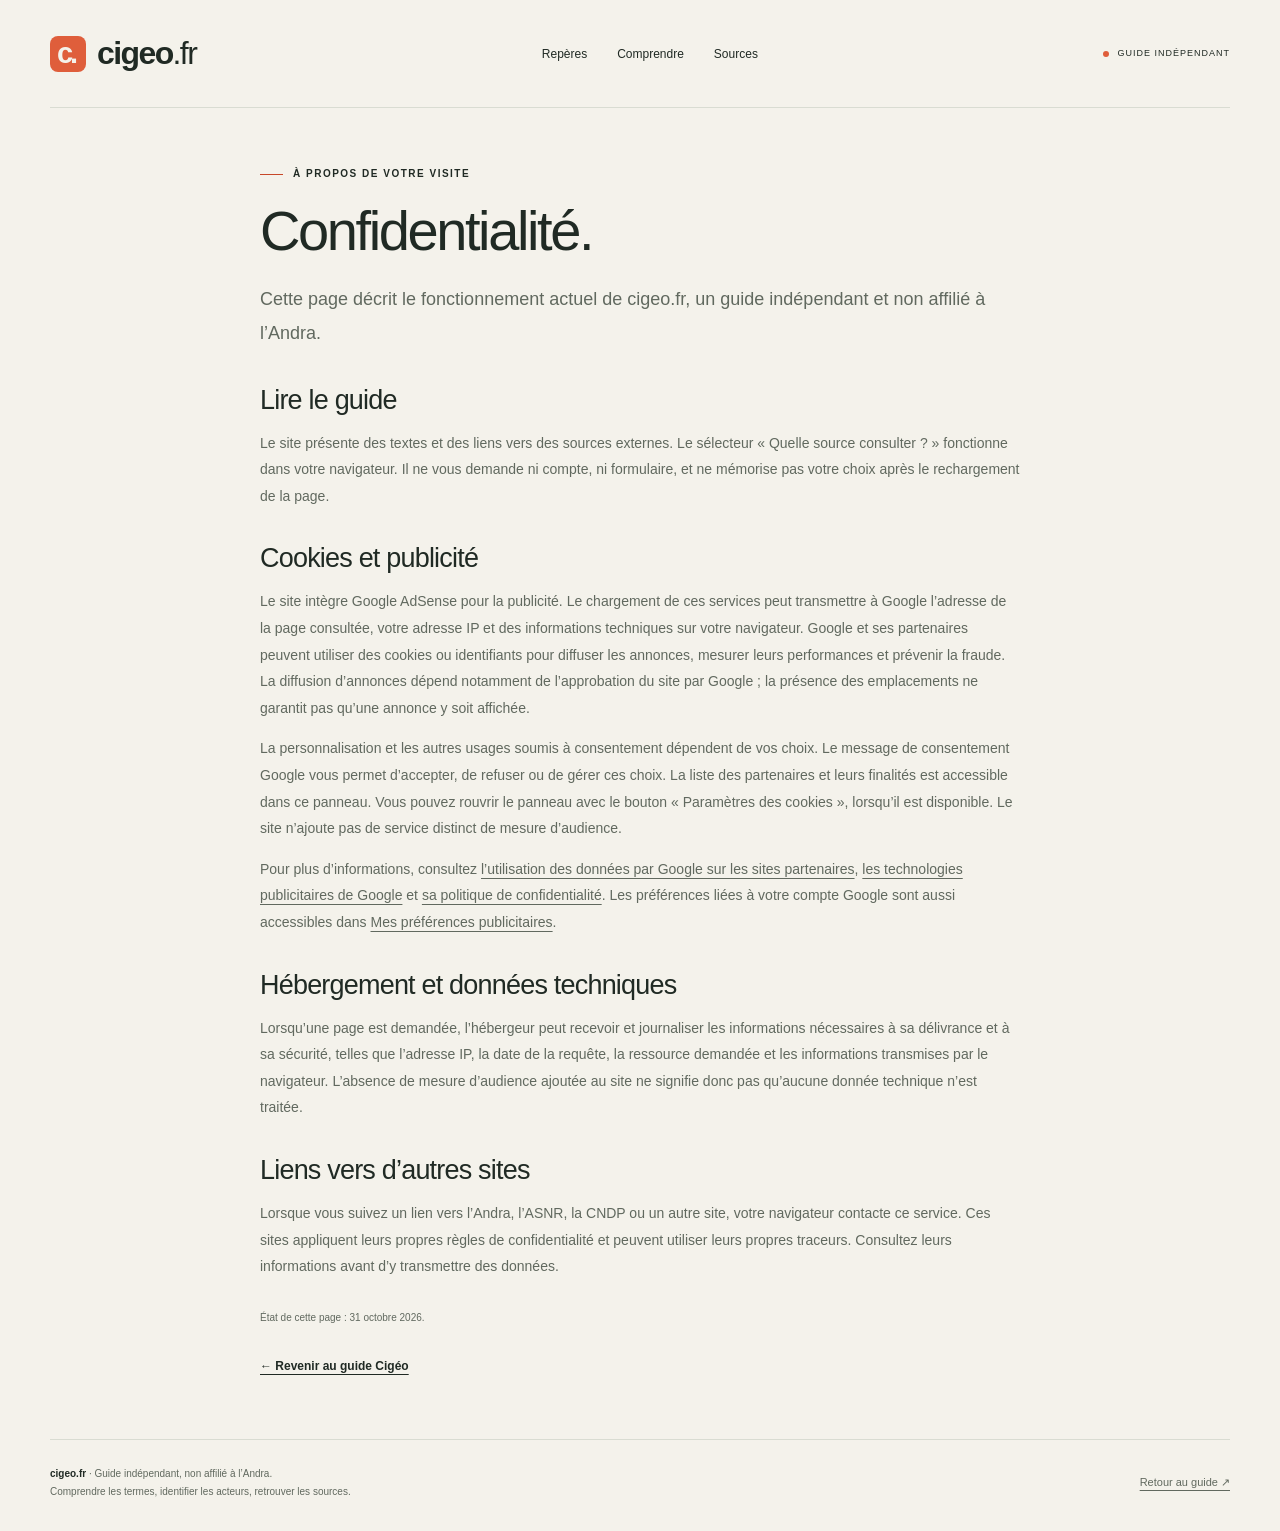
==== confidentialite.html @ 40466bea "Publish independent Cigeo guide" ====
<!doctype html>
<html lang="fr">
<head>
  <meta charset="utf-8">
  <meta name="viewport" content="width=device-width, initial-scale=1">
  <meta name="description" content="Confidentialité sur cigeo.fr : fonctionnement du guide indépendant, liens externes et état de la publicité.">
  <meta name="robots" content="index, follow">
  <meta name="referrer" content="strict-origin-when-cross-origin">
  <meta name="theme-color" content="#f4f2eb">
  <title>Confidentialité — cigeo.fr</title>
  <link rel="icon" href="./favicon.svg" type="image/svg+xml">
  <link rel="stylesheet" href="./styles.css">
</head>
<body>
  <a class="skip-link" href="#contenu">Aller au contenu</a>
  <header class="masthead shell">
    <a class="brand" href="./" aria-label="cigeo.fr, accueil"><span class="brand-mark" aria-hidden="true">c.</span>cigeo<span class="brand-extension">.fr</span></a>
    <nav aria-label="Navigation principale"><a href="./#reperes">Repères</a><a href="./#comprendre">Comprendre</a><a href="./#sources">Sources</a></nav>
    <span class="site-label"><span class="status-dot" aria-hidden="true"></span> Guide indépendant</span>
  </header>
  <main class="privacy-main shell" id="contenu">
    <span class="eyebrow"><span class="short-line" aria-hidden="true"></span> À PROPOS DE VOTRE VISITE</span>
    <h1>Confidentialité.</h1>
    <p class="lead">Cette page décrit le fonctionnement actuel de cigeo.fr, un guide indépendant et non affilié à l’Andra.</p>
    <h2>Lire le guide</h2>
    <p>Le site présente des textes et des liens vers des sources externes. Le sélecteur « Quelle source consulter ? » fonctionne dans votre navigateur. Il ne vous demande ni compte, ni formulaire, et ne mémorise pas votre choix après le rechargement de la page.</p>
    <h2>Cookies et publicité</h2>
    <p>Le site intègre Google AdSense pour la publicité. Le chargement de ces services peut transmettre à Google l’adresse de la page consultée, votre adresse IP et des informations techniques sur votre navigateur. Google et ses partenaires peuvent utiliser des cookies ou identifiants pour diffuser les annonces, mesurer leurs performances et prévenir la fraude. La diffusion d’annonces dépend notamment de l’approbation du site par Google ; la présence des emplacements ne garantit pas qu’une annonce y soit affichée.</p>
    <p>La personnalisation et les autres usages soumis à consentement dépendent de vos choix. Le message de consentement Google vous permet d’accepter, de refuser ou de gérer ces choix. La liste des partenaires et leurs finalités est accessible dans ce panneau. Vous pouvez rouvrir le panneau avec le bouton « Paramètres des cookies », lorsqu’il est disponible. Le site n’ajoute pas de service distinct de mesure d’audience.</p>
    <button class="privacy-settings" type="button" data-privacy-settings hidden>Paramètres des cookies</button>
    <p>Pour plus d’informations, consultez <a href="https://policies.google.com/technologies/partner-sites?hl=fr">l’utilisation des données par Google sur les sites partenaires</a>, <a href="https://policies.google.com/technologies/ads?hl=fr">les technologies publicitaires de Google</a> et <a href="https://policies.google.com/privacy?hl=fr">sa politique de confidentialité</a>. Les préférences liées à votre compte Google sont aussi accessibles dans <a href="https://myadcenter.google.com/">Mes préférences publicitaires</a>.</p>
    <h2>Hébergement et données techniques</h2>
    <p>Lorsqu’une page est demandée, l’hébergeur peut recevoir et journaliser les informations nécessaires à sa délivrance et à sa sécurité, telles que l’adresse IP, la date de la requête, la ressource demandée et les informations transmises par le navigateur. L’absence de mesure d’audience ajoutée au site ne signifie donc pas qu’aucune donnée technique n’est traitée.</p>
    <h2>Liens vers d’autres sites</h2>
    <p>Lorsque vous suivez un lien vers l’Andra, l’ASNR, la CNDP ou un autre site, votre navigateur contacte ce service. Ces sites appliquent leurs propres règles de confidentialité et peuvent utiliser leurs propres traceurs. Consultez leurs informations avant d’y transmettre des données.</p>
    <p class="privacy-date">État de cette page : 31 octobre 2026.</p>
    <a class="back-link" href="./">← Revenir au guide Cigéo</a>
  </main>
  <footer class="footer shell"><p><strong>cigeo.fr</strong> · Guide indépendant, non affilié à l’Andra.<br>Comprendre les termes, identifier les acteurs, retrouver les sources.</p><a href="./">Retour au guide ↗</a></footer>
  <script type="module" src="./ads.js"></script>
</body>
</html>
---- styles.css ----
@charset "UTF-8";
:root{color-scheme:light;--paper:#f4f2eb;--ink:#202a24;--muted:#61695f;--green:#203d31;--accent:#c74829;--line:#d9dcd2;--soft:#e8e9df;font-family:Arial,Helvetica,sans-serif;font-synthesis:none}
*{box-sizing:border-box}html{scroll-behavior:smooth;scroll-padding-top:28px}body{margin:0;background:var(--paper);color:var(--ink)}[hidden]{display:none!important}button,a{-webkit-tap-highlight-color:transparent}button{font:inherit;cursor:pointer}a{color:inherit;text-underline-offset:4px}button:focus-visible,a:focus-visible,summary:focus-visible,[tabindex]:focus-visible{outline:3px solid var(--accent);outline-offset:5px}.shell{width:min(1180px,calc(100% - 80px));margin-inline:auto}.skip-link{position:absolute;top:10px;left:20px;padding:12px 20px;background:var(--green);color:#fff;z-index:10;transform:translateY(-150%)}.skip-link:focus{transform:translateY(0)}
.masthead{min-height:108px;display:flex;align-items:center;justify-content:space-between;gap:28px;border-bottom:1px solid var(--line)}.brand{font-size:32px;font-weight:800;letter-spacing:-1.6px;text-decoration:none;display:flex;align-items:center;flex-shrink:0}.brand-mark{display:inline-flex;align-items:center;justify-content:center;width:36px;height:36px;margin-right:11px;background:#df5e3b;color:var(--paper);font-size:29px;border-radius:8px;letter-spacing:-3px;padding-right:4px}.brand-extension{font-weight:400}.masthead nav{display:flex;gap:30px;font-size:12px}.masthead nav a{text-decoration:none;padding:10px 0}.masthead nav a:hover{text-decoration:underline}.site-label{font-size:9px;letter-spacing:1px;text-transform:uppercase;display:flex;align-items:center;gap:8px;line-height:1.5}.status-dot{width:6px;height:6px;flex:0 0 6px;background:#df5e3b;border-radius:50%}
.hero{display:grid;grid-template-columns:1.45fr 1fr;gap:62px;padding-block:62px 58px;align-items:center}.eyebrow{font-size:10px;font-weight:700;letter-spacing:1.5px;display:flex;align-items:center;gap:10px;line-height:1.6}.short-line{width:23px;height:1px;background:var(--accent)}h1{font-size:clamp(44px,5.2vw,68px);font-weight:500;line-height:1.04;letter-spacing:-3.1px;margin:24px 0}h1 em{color:var(--accent);font-style:normal}.hero-intro{font-size:16px;line-height:1.75;color:var(--muted);max-width:49ch;margin:0 0 26px}.primary-link{display:inline-flex;align-items:center;gap:30px;background:var(--green);color:#fff;padding:17px 20px;text-decoration:none;border-radius:3px;font-size:12px;font-weight:700;line-height:1.5;transition:background .2s}.primary-link:hover{background:#2e5341}.primary-link span{font-size:21px;line-height:1}.independence{font-size:10px;line-height:1.7;color:var(--muted);margin:14px 0 0}.geology{margin:0;padding:25px 23px 19px;background:#e9e6db;border:1px solid #dddccf;border-radius:5px;overflow:hidden}.diagram-heading{font-size:9px;letter-spacing:1.6px;font-weight:700}.geology svg{display:block;width:calc(100% + 46px);height:auto;margin:19px -23px 0}.geology figcaption{font-size:9px;color:var(--muted);line-height:1.5;margin:12px 0 17px}.diagram-bottom{display:flex;justify-content:space-between;gap:12px;font-size:9px;border-top:1px solid #d0d2c4;padding-top:14px;line-height:1.5}.diagram-bottom span:last-child{font-weight:700}
.quick-facts{display:grid;grid-template-columns:repeat(3,1fr);background:var(--green);color:var(--paper);padding:27px 32px;border-radius:4px}.quick-facts>div{padding-inline:30px;border-left:1px solid #4d6557}.quick-facts>div:first-child{padding-left:0;border:0}.fact-index{font-size:9px;letter-spacing:1.3px;color:#c7d0bc}.quick-facts p{font-size:15px;line-height:1.65;margin:13px 0 0}.quick-facts strong{font-weight:500;color:#e0e9c4}
.editorial{padding-block:66px 50px}.section-heading{margin-bottom:28px}.section-heading .eyebrow{color:var(--accent)}h2{font-size:38px;font-weight:500;line-height:1.15;letter-spacing:-1.6px;margin:13px 0 0}h3{font-size:22px;font-weight:500;line-height:1.3;letter-spacing:-.5px;margin:29px 0 14px}p{line-height:1.8}.editorial-grid{display:grid;grid-template-columns:1.75fr 1fr;gap:70px;align-items:start}.article-main p{font-size:14px;color:var(--muted);margin:0 0 18px}.article-main .lead{font-size:18px;line-height:1.7;color:var(--ink);letter-spacing:-.1px}.inline-source{font-size:11px;line-height:1.8;color:var(--ink);white-space:normal}.reading-note{background:#e8e8dd;padding:25px 27px 28px;border-radius:4px;border-top:3px solid #cf6748}.note-symbol{font-size:43px;line-height:1;color:var(--accent)}.reading-note h3{margin:19px 0 15px;font-size:24px}.reading-note p{font-size:12px;color:var(--muted);line-height:1.9;margin:0 0 16px}.text-link{font-size:12px;font-weight:700;line-height:1.8;display:inline-block}.text-link span{display:block;color:var(--muted);font-size:10px;font-weight:400;margin-top:3px}
.ad-placeholder{min-height:94px;border:1px dashed #cdd1c5;background:#eeeee6;display:flex;flex-direction:column;justify-content:center;align-items:center;text-align:center;padding:17px;border-radius:3px;color:#6a7166}.ad-placeholder>span{font-size:8px;letter-spacing:1.5px;text-transform:uppercase}.ad-placeholder p{font-size:10px;margin:8px 0 0;line-height:1.5}
.source-section{padding-block:65px 60px}.section-intro{font-size:14px;line-height:1.8;color:var(--muted);max-width:74ch;margin:-7px 0 26px}.source-tabs{display:grid;grid-template-columns:repeat(3,1fr);gap:12px;margin-bottom:16px}.source-tabs button{border:1px solid var(--line);background:transparent;text-align:left;padding:18px 20px;border-radius:3px;font-size:12px;line-height:1.6;color:var(--ink)}.source-tabs button span{display:block;font-size:9px;margin-top:5px;letter-spacing:1.1px;text-transform:uppercase;color:var(--muted)}.source-tabs button[aria-selected="true"]{background:var(--green);border-color:var(--green);color:#fff}.source-tabs button[aria-selected="true"] span{color:#d6e0c4}.source-panels{display:grid;gap:12px}.source-panel{display:grid;grid-template-columns:70px 1fr;gap:22px;background:#e9e9df;border:1px solid #dfe1d6;padding:30px;border-radius:4px}.source-number{font-size:54px;font-weight:400;letter-spacing:-3px;color:#bac4af;line-height:1.1}.source-panel h3{font-size:27px;margin:11px 0 12px;letter-spacing:-.8px}.source-panel p{font-size:14px;line-height:1.8;color:var(--muted);max-width:80ch;margin:0 0 17px}.source-panel .eyebrow{font-size:9px;color:#46604c}
.reader-guide{display:grid;grid-template-columns:1fr 1.25fr;gap:65px;padding:36px 0;border-top:1px solid var(--line);border-bottom:1px solid var(--line);align-items:center}.reader-guide .eyebrow{color:var(--accent)}.reader-guide h2{font-size:31px;letter-spacing:-1px;line-height:1.25}.reader-guide ol{margin:0;padding-left:22px;color:var(--muted);font-size:13px;line-height:1.8}.reader-guide li{padding-left:9px;margin-bottom:11px}.reader-guide li:last-child{margin:0}.reader-guide li::marker{color:var(--accent);font-weight:700}.reader-guide strong{color:var(--ink);font-weight:700}
.faq{padding-block:60px 45px}.faq details{border-top:1px solid var(--line);padding-block:20px}.faq details:last-child{border-bottom:1px solid var(--line)}.faq summary{list-style:none;cursor:pointer;font-size:15px;font-weight:500;line-height:1.6;display:flex;justify-content:space-between;gap:20px}.faq summary::-webkit-details-marker{display:none}.faq summary::after{content:"+";font-size:22px;font-weight:400;color:var(--accent);line-height:1;flex:0 0 auto}.faq details[open] summary::after{content:"−"}.faq details p{font-size:14px;color:var(--muted);line-height:1.9;max-width:85ch;margin:15px 35px 0 0}.editorial-date{display:flex;align-items:center;gap:9px;font-size:10px;line-height:1.8;color:var(--muted);padding-block:25px 30px}.footer{display:flex;align-items:center;justify-content:space-between;gap:30px;padding-block:25px 30px;border-top:1px solid var(--line);font-size:10px;line-height:1.8;color:var(--muted)}.footer p{margin:0}.footer strong{color:var(--ink)}.footer>a{font-size:11px;white-space:nowrap}
.privacy-main{max-width:760px;padding-block:58px 65px}.privacy-main h1{font-size:56px;letter-spacing:-2.4px;margin-block:20px 22px}.privacy-main .lead{font-size:18px;color:var(--muted)}.privacy-main h2{font-size:27px;letter-spacing:-.8px;margin-top:34px}.privacy-main p{font-size:14px;line-height:1.9;color:var(--muted)}.privacy-date{font-size:10px!important;margin-top:28px}.back-link{display:inline-block;margin-top:22px;font-size:12px;font-weight:700}
@media(max-width:1000px){.shell{width:calc(100% - 48px)}.hero{gap:32px;grid-template-columns:1.25fr 1fr}h1{font-size:53px;letter-spacing:-2.6px}.masthead nav{gap:22px}.site-label{font-size:8px;max-width:110px}.editorial-grid{gap:35px;grid-template-columns:1.55fr 1fr}.quick-facts>div{padding-inline:20px}.quick-facts p{font-size:14px}.reader-guide{gap:35px}.geology{padding-inline:18px}.geology svg{width:calc(100% + 36px);margin-inline:-18px}.diagram-bottom{font-size:8px}}
@media(max-width:700px){.shell{width:calc(100% - 36px)}.masthead{min-height:88px;flex-wrap:wrap;gap:0 22px;padding-block:20px 0}.brand{font-size:29px}.brand-mark{width:32px;height:32px;font-size:26px;margin-right:9px}.site-label{max-width:none;margin-left:auto;font-size:8px}.masthead nav{order:3;width:100%;gap:28px;margin-top:11px;font-size:11px}.masthead nav a{padding-block:10px 13px}.hero{grid-template-columns:1fr;gap:29px;padding-block:36px}.hero h1{font-size:clamp(43px,8.1vw,58px);letter-spacing:-2.3px;line-height:1.05;margin-block:21px}.hero h1 br{display:none}.hero-intro{font-size:15px;line-height:1.8;margin-bottom:23px;max-width:48ch}.eyebrow{font-size:9px;letter-spacing:1.2px}.primary-link{font-size:11px;padding:16px 17px;gap:23px}.independence{font-size:9px}.geology{padding:21px 23px 18px}.geology svg{width:calc(100% + 46px);margin:13px -23px 0;max-height:285px}.geology figcaption{margin-block:11px 14px}.diagram-bottom{font-size:9px}.quick-facts{padding:21px;grid-template-columns:1fr;gap:19px}.quick-facts>div{padding:0!important;border:0;border-top:1px solid #4d6557;display:grid;grid-template-columns:1fr 1.5fr;gap:10px;align-items:baseline}.quick-facts>div+div{padding-top:17px!important}.fact-index{font-size:8px;letter-spacing:1px}.quick-facts p{margin:0;font-size:13px}.editorial{padding-block:43px 35px}h2{font-size:32px;letter-spacing:-1.2px}.section-heading{margin-bottom:23px}.editorial-grid{grid-template-columns:1fr;gap:14px}.article-main .lead{font-size:17px}.article-main p{font-size:14px}.article-main h3{font-size:23px;margin-top:28px}.reading-note{padding:24px}.reading-note h3{font-size:25px;max-width:21ch}.reading-note p{font-size:13px}.ad-placeholder{min-height:84px}.source-section{padding-block:43px 39px}.section-intro{font-size:13px;line-height:1.85}.source-tabs{gap:7px}.source-tabs button{padding:12px 9px;font-size:10px;line-height:1.6}.source-tabs button span{font-size:8px;letter-spacing:.7px}.source-panel{padding:23px 20px;gap:15px;grid-template-columns:36px 1fr}.source-number{font-size:36px;letter-spacing:-2px}.source-panel .eyebrow{font-size:8px;letter-spacing:1px}.source-panel h3{font-size:24px}.source-panel p{font-size:13px;line-height:1.85}.text-link{font-size:11px}.reader-guide{grid-template-columns:1fr;gap:25px;padding-block:30px}.reader-guide h2{font-size:29px}.reader-guide ol{font-size:13px;line-height:1.8}.faq{padding-block:42px 32px}.faq summary{font-size:14px;line-height:1.7}.faq details p{font-size:13px;margin-right:10px}.editorial-date{font-size:9px;align-items:flex-start;padding-block:22px}.editorial-date .status-dot{margin-top:5px}.footer{align-items:flex-start;flex-direction:column;gap:14px;font-size:9px;padding-block:23px}.footer>a{font-size:10px}.privacy-main{padding-block:37px 45px}.privacy-main h1{font-size:45px;letter-spacing:-1.8px;overflow-wrap:anywhere}.privacy-main h2{font-size:25px}.privacy-main .lead{font-size:17px}.privacy-main p{font-size:13px}}
@media(max-width:370px){.site-label{font-size:7px;gap:5px}.brand{font-size:26px}.brand-mark{width:29px;height:29px}.source-tabs button{font-size:9px;padding-inline:7px}.source-panel{grid-template-columns:1fr;gap:8px}.source-number{font-size:25px}.quick-facts>div{grid-template-columns:1fr;gap:8px}}
@media(prefers-reduced-motion:reduce){html{scroll-behavior:auto}*{transition:none!important}}

.ad-placeholder .adsbygoogle{width:100%;min-height:90px;margin-top:12px}.ad-placeholder:has(.adsbygoogle[data-ad-status="unfilled"]){display:none}.footer-links{display:flex;align-items:center;gap:18px;flex-wrap:wrap}.footer-links a,.footer-links button{font-size:10px}.footer-links button,.privacy-settings{border:0;background:none;color:inherit;text-decoration:underline;text-underline-offset:4px;padding:0}.privacy-settings{font-size:13px}.footer-links button{font:inherit}
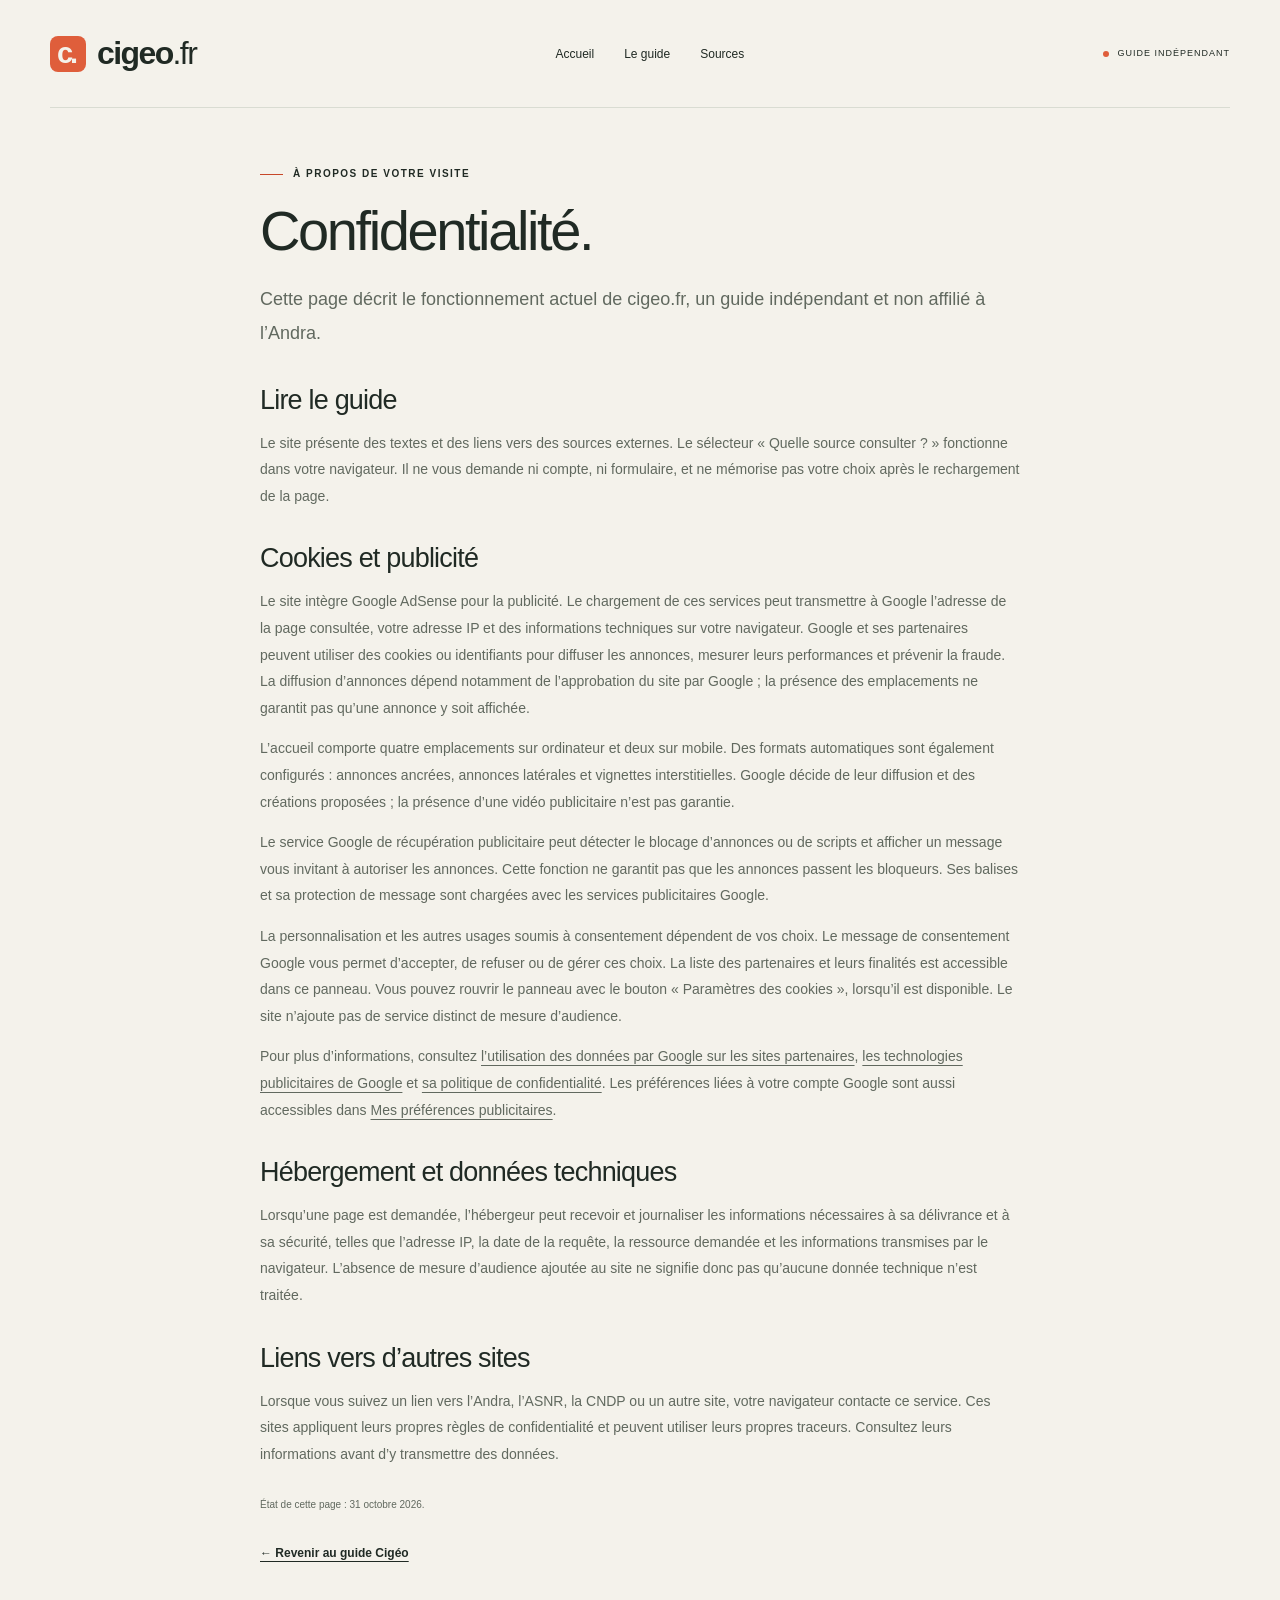
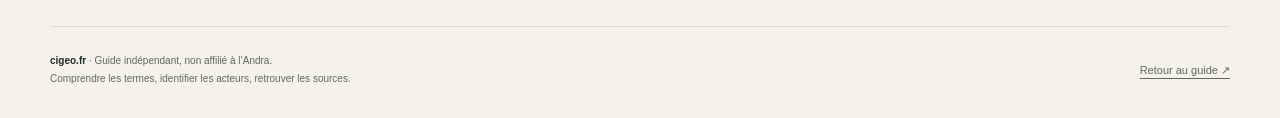
==== commit 750ce417: "Add Google ad recovery and privacy controls" ====
--- a/confidentialite.html
+++ b/confidentialite.html
@@ -15,7 +15,7 @@
   <a class="skip-link" href="#contenu">Aller au contenu</a>
   <header class="masthead shell">
     <a class="brand" href="./" aria-label="cigeo.fr, accueil"><span class="brand-mark" aria-hidden="true">c.</span>cigeo<span class="brand-extension">.fr</span></a>
-    <nav aria-label="Navigation principale"><a href="./#reperes">Repères</a><a href="./#comprendre">Comprendre</a><a href="./#sources">Sources</a></nav>
+    <nav aria-label="Navigation principale"><a href="./">Accueil</a><a href="./guide.html">Le guide</a><a href="./guide.html#sources">Sources</a></nav>
     <span class="site-label"><span class="status-dot" aria-hidden="true"></span> Guide indépendant</span>
   </header>
   <main class="privacy-main shell" id="contenu">
@@ -26,6 +26,8 @@
     <p>Le site présente des textes et des liens vers des sources externes. Le sélecteur « Quelle source consulter ? » fonctionne dans votre navigateur. Il ne vous demande ni compte, ni formulaire, et ne mémorise pas votre choix après le rechargement de la page.</p>
     <h2>Cookies et publicité</h2>
     <p>Le site intègre Google AdSense pour la publicité. Le chargement de ces services peut transmettre à Google l’adresse de la page consultée, votre adresse IP et des informations techniques sur votre navigateur. Google et ses partenaires peuvent utiliser des cookies ou identifiants pour diffuser les annonces, mesurer leurs performances et prévenir la fraude. La diffusion d’annonces dépend notamment de l’approbation du site par Google ; la présence des emplacements ne garantit pas qu’une annonce y soit affichée.</p>
+    <p>L’accueil comporte quatre emplacements sur ordinateur et deux sur mobile. Des formats automatiques sont également configurés : annonces ancrées, annonces latérales et vignettes interstitielles. Google décide de leur diffusion et des créations proposées ; la présence d’une vidéo publicitaire n’est pas garantie.</p>
+    <p>Le service Google de récupération publicitaire peut détecter le blocage d’annonces ou de scripts et afficher un message vous invitant à autoriser les annonces. Cette fonction ne garantit pas que les annonces passent les bloqueurs. Ses balises et sa protection de message sont chargées avec les services publicitaires Google.</p>
     <p>La personnalisation et les autres usages soumis à consentement dépendent de vos choix. Le message de consentement Google vous permet d’accepter, de refuser ou de gérer ces choix. La liste des partenaires et leurs finalités est accessible dans ce panneau. Vous pouvez rouvrir le panneau avec le bouton « Paramètres des cookies », lorsqu’il est disponible. Le site n’ajoute pas de service distinct de mesure d’audience.</p>
     <button class="privacy-settings" type="button" data-privacy-settings hidden>Paramètres des cookies</button>
     <p>Pour plus d’informations, consultez <a href="https://policies.google.com/technologies/partner-sites?hl=fr">l’utilisation des données par Google sur les sites partenaires</a>, <a href="https://policies.google.com/technologies/ads?hl=fr">les technologies publicitaires de Google</a> et <a href="https://policies.google.com/privacy?hl=fr">sa politique de confidentialité</a>. Les préférences liées à votre compte Google sont aussi accessibles dans <a href="https://myadcenter.google.com/">Mes préférences publicitaires</a>.</p>
--- a/styles.css
+++ b/styles.css
@@ -16,3 +16,49 @@
 @media(prefers-reduced-motion:reduce){html{scroll-behavior:auto}*{transition:none!important}}
 
 .ad-placeholder .adsbygoogle{width:100%;min-height:90px;margin-top:12px}.ad-placeholder:has(.adsbygoogle[data-ad-status="unfilled"]){display:none}.footer-links{display:flex;align-items:center;gap:18px;flex-wrap:wrap}.footer-links a,.footer-links button{font-size:10px}.footer-links button,.privacy-settings{border:0;background:none;color:inherit;text-decoration:underline;text-underline-offset:4px;padding:0}.privacy-settings{font-size:13px}.footer-links button{font:inherit}
+
+/* Compact landing; long-form editorial remains available in guide.html. */
+.landing-page .shell{width:min(1360px,calc(100% - 48px))}
+.landing-page .masthead{min-height:68px;gap:22px}
+.landing-page .brand{font-size:28px;letter-spacing:-1.2px}
+.landing-page .brand-mark{width:30px;height:30px;font-size:25px;margin-right:9px}
+.landing-page .site-label{font-size:8px;letter-spacing:.7px;max-width:none}
+.landing-page .ad-placeholder{display:block;background:transparent;border:0;border-radius:0;min-height:0;padding:0;text-align:center}
+.landing-page .ad-placeholder>span{display:block;color:#767d71;font-size:8px;letter-spacing:1.3px;line-height:1.6;margin-bottom:5px}
+.landing-page .ad-billboard.shell{width:100%;max-width:970px;margin-block:14px 18px}
+.landing-layout{display:grid;grid-template-columns:160px minmax(0,1fr) 160px;gap:24px;align-items:start}
+.landing-core{grid-column:2;grid-row:1;min-width:0;padding-block:9px 8px}
+.landing-core .eyebrow{font-size:8px;letter-spacing:1.2px}
+.landing-core h1{font-size:46px;letter-spacing:-2px;line-height:1.05;margin:13px 0}
+.landing-lead{font-size:13px;line-height:1.75;color:var(--muted);max-width:69ch;margin:0 0 17px}
+.landing-core .primary-link{font-size:11px;padding:13px 17px;gap:30px}
+.landing-overview{display:grid;grid-template-columns:minmax(0,1fr) minmax(0,1.15fr);gap:23px;margin-top:23px;align-items:center}
+.landing-overview .geology{padding:0;background:#e9e6db;border:0;align-self:center}
+.landing-overview .geology svg{width:100%;height:auto;margin:0}
+.landing-overview .geology figcaption{font-size:8px;line-height:1.65;margin:9px 13px 12px}
+.landing-facts{display:grid;gap:12px}
+.landing-facts article{display:grid;grid-template-columns:18px minmax(0,1fr);gap:11px;border-top:1px solid var(--line);padding-top:11px}
+.landing-facts article:first-child{border-top:0;padding-top:0}
+.landing-fact-number{font-size:9px;color:var(--accent);line-height:1.7}
+.landing-facts h2{font-size:13px;font-weight:700;letter-spacing:-.1px;line-height:1.5;margin:0 0 5px}
+.landing-facts p{font-size:11px;line-height:1.75;margin:0;color:var(--muted)}
+.landing-sources{margin-top:22px;border-top:1px solid var(--line);padding-top:17px}
+.landing-sources h2{font-size:15px;letter-spacing:-.25px;line-height:1.5;margin:0 0 10px}
+.landing-source-links{display:flex;gap:18px;flex-wrap:wrap;font-size:10px;line-height:1.8}
+.landing-source-links a{text-decoration:none}
+.landing-source-links a:hover{text-decoration:underline}
+.landing-source-links strong{font-weight:700}
+.landing-sources p{font-size:10px;line-height:1.8;color:var(--muted);margin:11px 0}
+.landing-guide-link{display:inline-flex;align-items:center;gap:17px;font-size:11px;font-weight:700;line-height:1.8}
+.landing-page .ad-sidebar{margin-top:20px;min-width:0}
+.landing-page .ad-left{grid-column:1;grid-row:1}
+.landing-page .ad-right{grid-column:3;grid-row:1}
+.landing-page .ad-billboard-bottom{margin-top:20px;margin-bottom:18px}
+.landing-page .footer{font-size:9px;padding-block:17px 21px}
+.landing-page .footer-links{gap:15px}
+.landing-page .ad-placeholder:has(.adsbygoogle[data-ad-status="unfilled"]){display:none}
+@media(min-width:1351px){.landing-layout{grid-template-columns:250px minmax(0,1fr) 250px}}
+@media(max-width:1049px){.landing-layout{display:block;max-width:760px}.landing-page .ad-sidebar{display:none}.landing-core{padding-inline:0}.landing-core h1{font-size:43px}.landing-overview{grid-template-columns:minmax(0,1fr) minmax(0,1.3fr)}.landing-overview .geology{max-width:300px}.landing-facts p{font-size:12px}.landing-facts h2{font-size:14px}.landing-source-links{font-size:11px}}
+@media(max-width:700px){.landing-page .shell{width:calc(100% - 32px)}.landing-page .masthead{min-height:65px;padding-block:0;flex-wrap:nowrap}.landing-page .masthead nav{order:0;width:auto;margin:0}.landing-page .masthead nav a{padding:8px 0;font-size:10px}.landing-page .site-label{font-size:7px;letter-spacing:.3px;margin-left:0}.landing-core{padding-top:4px}.landing-core h1{font-size:40px;letter-spacing:-1.7px;margin-block:12px}.landing-core .eyebrow{font-size:8px}.landing-lead{font-size:13px;margin-bottom:16px}.landing-overview{grid-template-columns:minmax(0,.9fr) minmax(0,1.1fr);gap:17px;margin-top:22px;align-items:start}.landing-overview .geology{margin-top:4px}.landing-overview .geology svg{max-height:none}.landing-overview .geology figcaption{font-size:8px;margin:8px 10px 11px}.landing-facts{gap:11px}.landing-facts article{grid-template-columns:1fr;gap:0;padding-top:10px}.landing-fact-number{display:none}.landing-facts h2{font-size:11px;line-height:1.5;margin-bottom:4px}.landing-facts p{font-size:10px;line-height:1.75}.landing-sources{margin-top:20px;padding-top:16px}.landing-sources h2{font-size:14px}.landing-source-links{gap:9px 14px;font-size:10px}.landing-sources p{font-size:10px;margin:10px 0}.landing-guide-link{font-size:10px;gap:11px}.landing-page .ad-billboard.shell{width:100%;margin-top:10px;margin-bottom:16px}.landing-page .ad-billboard-bottom{margin-top:22px}.landing-page .footer{gap:12px;padding-block:17px 20px}.landing-page .footer-links{gap:14px}}
+@media(max-width:600px){.landing-page .masthead nav{display:none}.landing-page .site-label{margin-left:auto}}
+@media(max-width:370px){.landing-page .brand{font-size:26px}.landing-core h1{font-size:36px}.landing-overview{grid-template-columns:1fr;gap:19px}.landing-overview .geology{max-width:250px;justify-self:center}.landing-facts{grid-template-columns:1fr;gap:12px}.landing-facts article{grid-template-columns:18px minmax(0,1fr);gap:11px}.landing-fact-number{display:block}.landing-facts h2{font-size:12px}.landing-facts p{font-size:11px}}
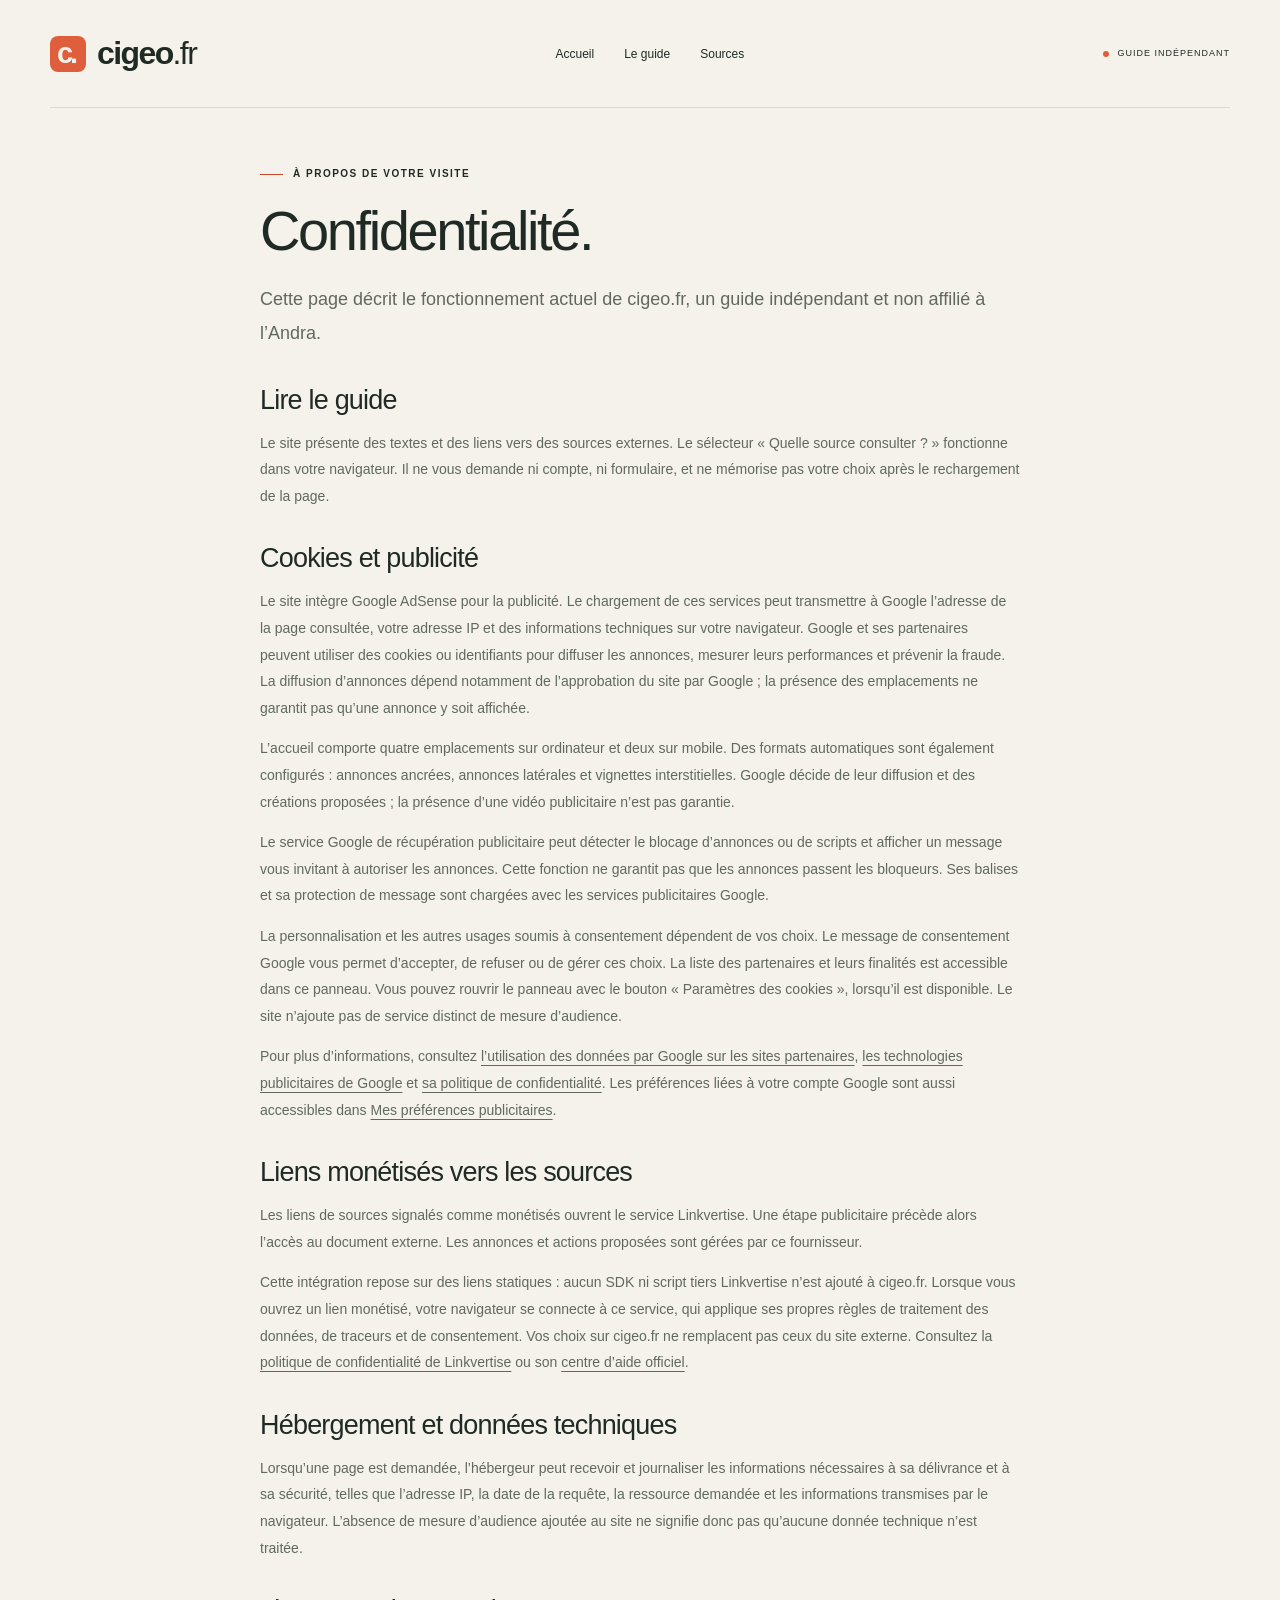
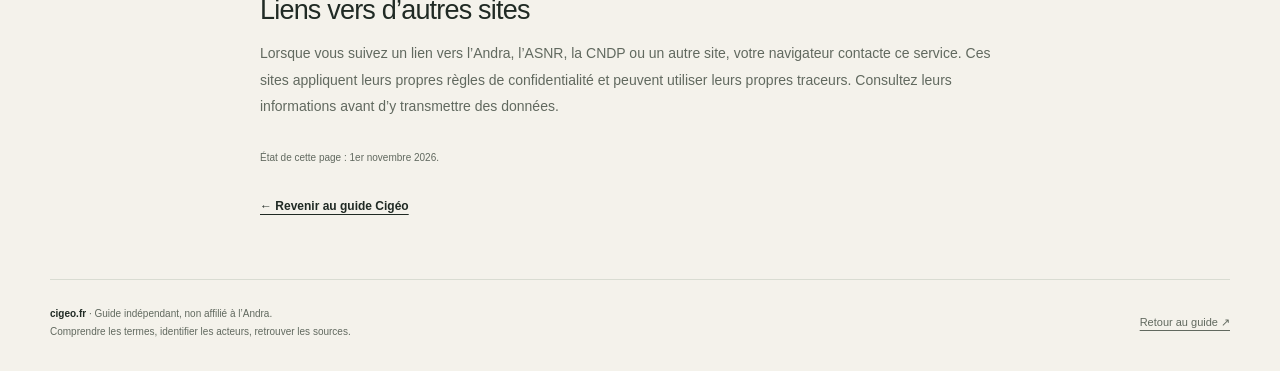
==== commit 08fa6b6b: "Route source links through published Linkvertise ad access" ====
--- a/confidentialite.html
+++ b/confidentialite.html
@@ -31,11 +31,14 @@
     <p>La personnalisation et les autres usages soumis à consentement dépendent de vos choix. Le message de consentement Google vous permet d’accepter, de refuser ou de gérer ces choix. La liste des partenaires et leurs finalités est accessible dans ce panneau. Vous pouvez rouvrir le panneau avec le bouton « Paramètres des cookies », lorsqu’il est disponible. Le site n’ajoute pas de service distinct de mesure d’audience.</p>
     <button class="privacy-settings" type="button" data-privacy-settings hidden>Paramètres des cookies</button>
     <p>Pour plus d’informations, consultez <a href="https://policies.google.com/technologies/partner-sites?hl=fr">l’utilisation des données par Google sur les sites partenaires</a>, <a href="https://policies.google.com/technologies/ads?hl=fr">les technologies publicitaires de Google</a> et <a href="https://policies.google.com/privacy?hl=fr">sa politique de confidentialité</a>. Les préférences liées à votre compte Google sont aussi accessibles dans <a href="https://myadcenter.google.com/">Mes préférences publicitaires</a>.</p>
+    <h2>Liens monétisés vers les sources</h2>
+    <p>Les liens de sources signalés comme monétisés ouvrent le service Linkvertise. Une étape publicitaire précède alors l’accès au document externe. Les annonces et actions proposées sont gérées par ce fournisseur.</p>
+    <p>Cette intégration repose sur des liens statiques : aucun SDK ni script tiers Linkvertise n’est ajouté à cigeo.fr. Lorsque vous ouvrez un lien monétisé, votre navigateur se connecte à ce service, qui applique ses propres règles de traitement des données, de traceurs et de consentement. Vos choix sur cigeo.fr ne remplacent pas ceux du site externe. Consultez la <a href="https://ads-landing.linkvertise.com/datenschutz/" rel="privacy-policy" data-no-monetize>politique de confidentialité de Linkvertise</a> ou son <a href="https://help.linkvertise.com/hc/en-us" data-no-monetize>centre d’aide officiel</a>.</p>
     <h2>Hébergement et données techniques</h2>
     <p>Lorsqu’une page est demandée, l’hébergeur peut recevoir et journaliser les informations nécessaires à sa délivrance et à sa sécurité, telles que l’adresse IP, la date de la requête, la ressource demandée et les informations transmises par le navigateur. L’absence de mesure d’audience ajoutée au site ne signifie donc pas qu’aucune donnée technique n’est traitée.</p>
     <h2>Liens vers d’autres sites</h2>
     <p>Lorsque vous suivez un lien vers l’Andra, l’ASNR, la CNDP ou un autre site, votre navigateur contacte ce service. Ces sites appliquent leurs propres règles de confidentialité et peuvent utiliser leurs propres traceurs. Consultez leurs informations avant d’y transmettre des données.</p>
-    <p class="privacy-date">État de cette page : 31 octobre 2026.</p>
+    <p class="privacy-date">État de cette page : 1er novembre 2026.</p>
     <a class="back-link" href="./">← Revenir au guide Cigéo</a>
   </main>
   <footer class="footer shell"><p><strong>cigeo.fr</strong> · Guide indépendant, non affilié à l’Andra.<br>Comprendre les termes, identifier les acteurs, retrouver les sources.</p><a href="./">Retour au guide ↗</a></footer>
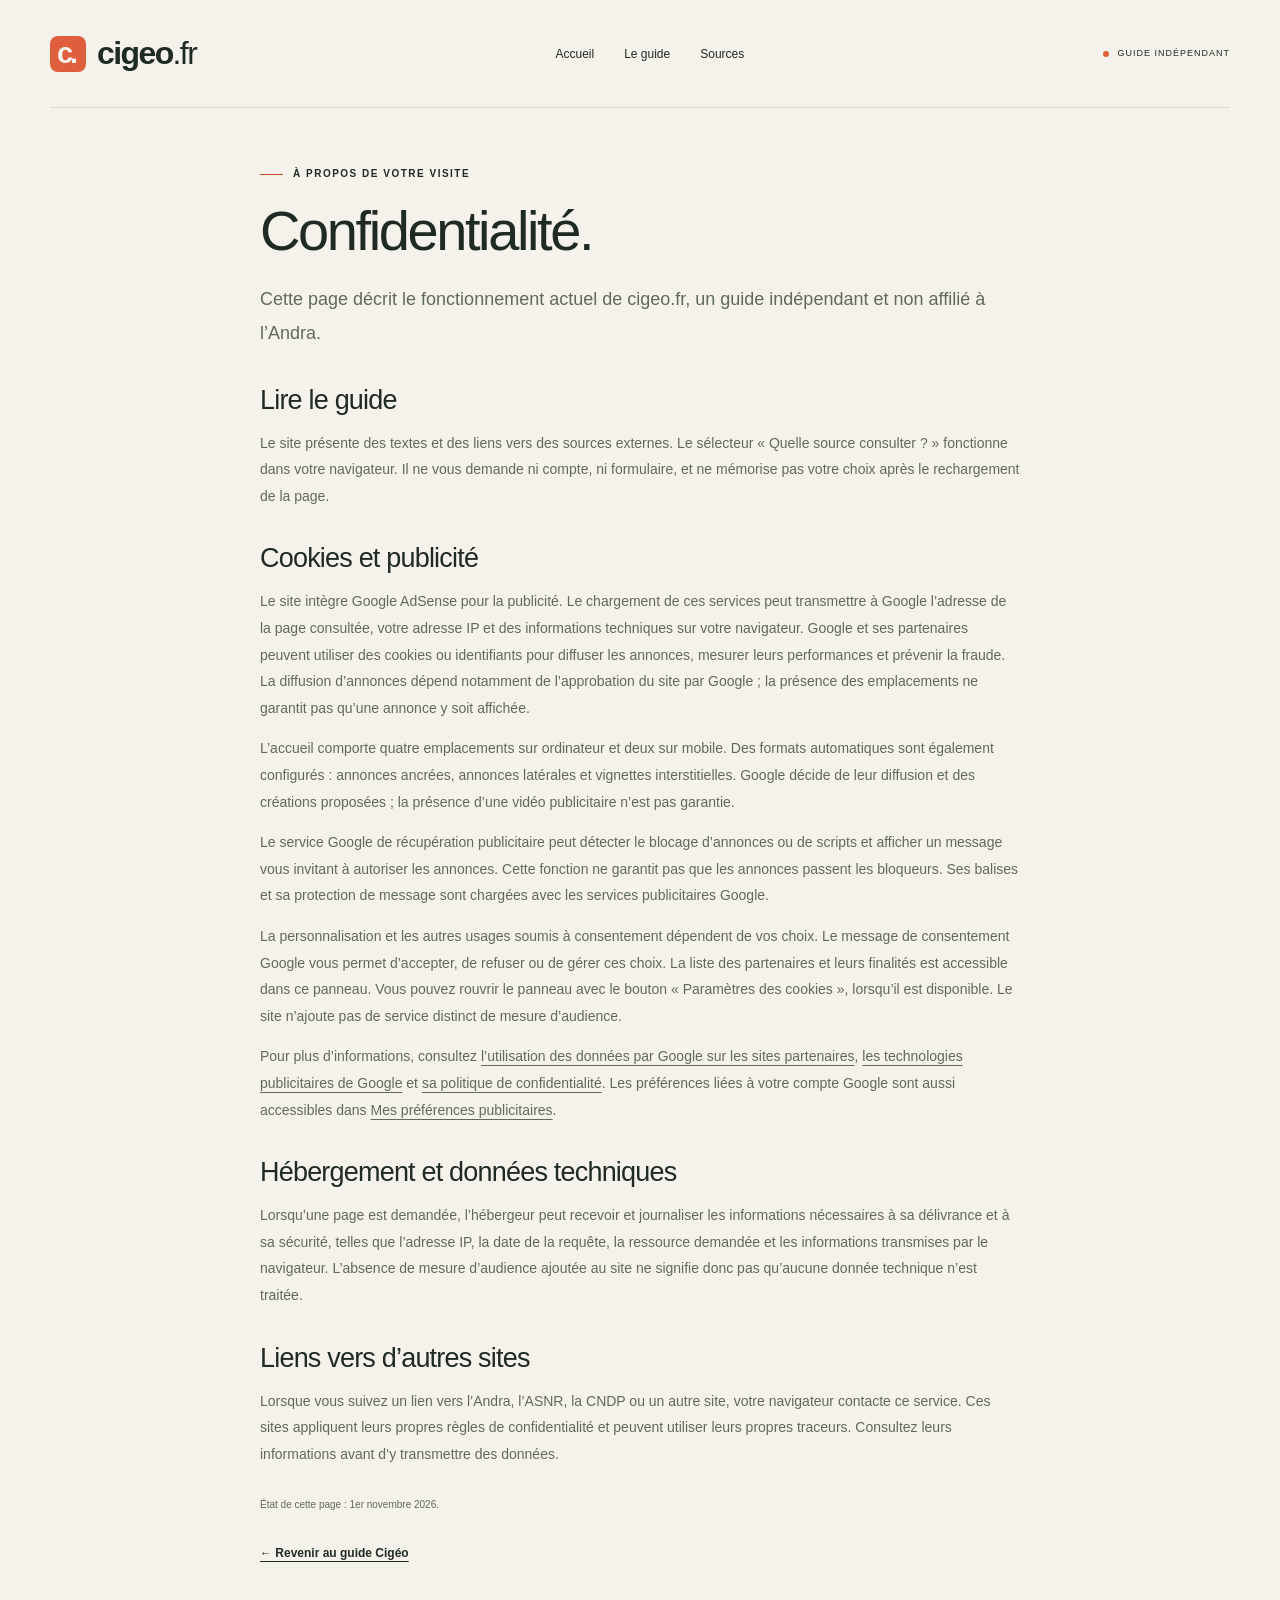
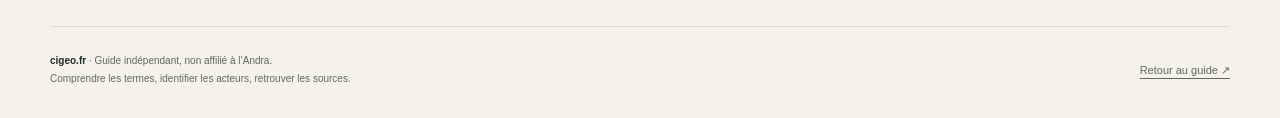
==== commit fed87518: "Remove Linkvertise and restore direct source access" ====
--- a/confidentialite.html
+++ b/confidentialite.html
@@ -31,9 +31,6 @@
     <p>La personnalisation et les autres usages soumis à consentement dépendent de vos choix. Le message de consentement Google vous permet d’accepter, de refuser ou de gérer ces choix. La liste des partenaires et leurs finalités est accessible dans ce panneau. Vous pouvez rouvrir le panneau avec le bouton « Paramètres des cookies », lorsqu’il est disponible. Le site n’ajoute pas de service distinct de mesure d’audience.</p>
     <button class="privacy-settings" type="button" data-privacy-settings hidden>Paramètres des cookies</button>
     <p>Pour plus d’informations, consultez <a href="https://policies.google.com/technologies/partner-sites?hl=fr">l’utilisation des données par Google sur les sites partenaires</a>, <a href="https://policies.google.com/technologies/ads?hl=fr">les technologies publicitaires de Google</a> et <a href="https://policies.google.com/privacy?hl=fr">sa politique de confidentialité</a>. Les préférences liées à votre compte Google sont aussi accessibles dans <a href="https://myadcenter.google.com/">Mes préférences publicitaires</a>.</p>
-    <h2>Liens monétisés vers les sources</h2>
-    <p>Les liens de sources signalés comme monétisés ouvrent le service Linkvertise. Une étape publicitaire précède alors l’accès au document externe. Les annonces et actions proposées sont gérées par ce fournisseur.</p>
-    <p>Cette intégration repose sur des liens statiques : aucun SDK ni script tiers Linkvertise n’est ajouté à cigeo.fr. Lorsque vous ouvrez un lien monétisé, votre navigateur se connecte à ce service, qui applique ses propres règles de traitement des données, de traceurs et de consentement. Vos choix sur cigeo.fr ne remplacent pas ceux du site externe. Consultez la <a href="https://ads-landing.linkvertise.com/datenschutz/" rel="privacy-policy" data-no-monetize>politique de confidentialité de Linkvertise</a> ou son <a href="https://help.linkvertise.com/hc/en-us" data-no-monetize>centre d’aide officiel</a>.</p>
     <h2>Hébergement et données techniques</h2>
     <p>Lorsqu’une page est demandée, l’hébergeur peut recevoir et journaliser les informations nécessaires à sa délivrance et à sa sécurité, telles que l’adresse IP, la date de la requête, la ressource demandée et les informations transmises par le navigateur. L’absence de mesure d’audience ajoutée au site ne signifie donc pas qu’aucune donnée technique n’est traitée.</p>
     <h2>Liens vers d’autres sites</h2>
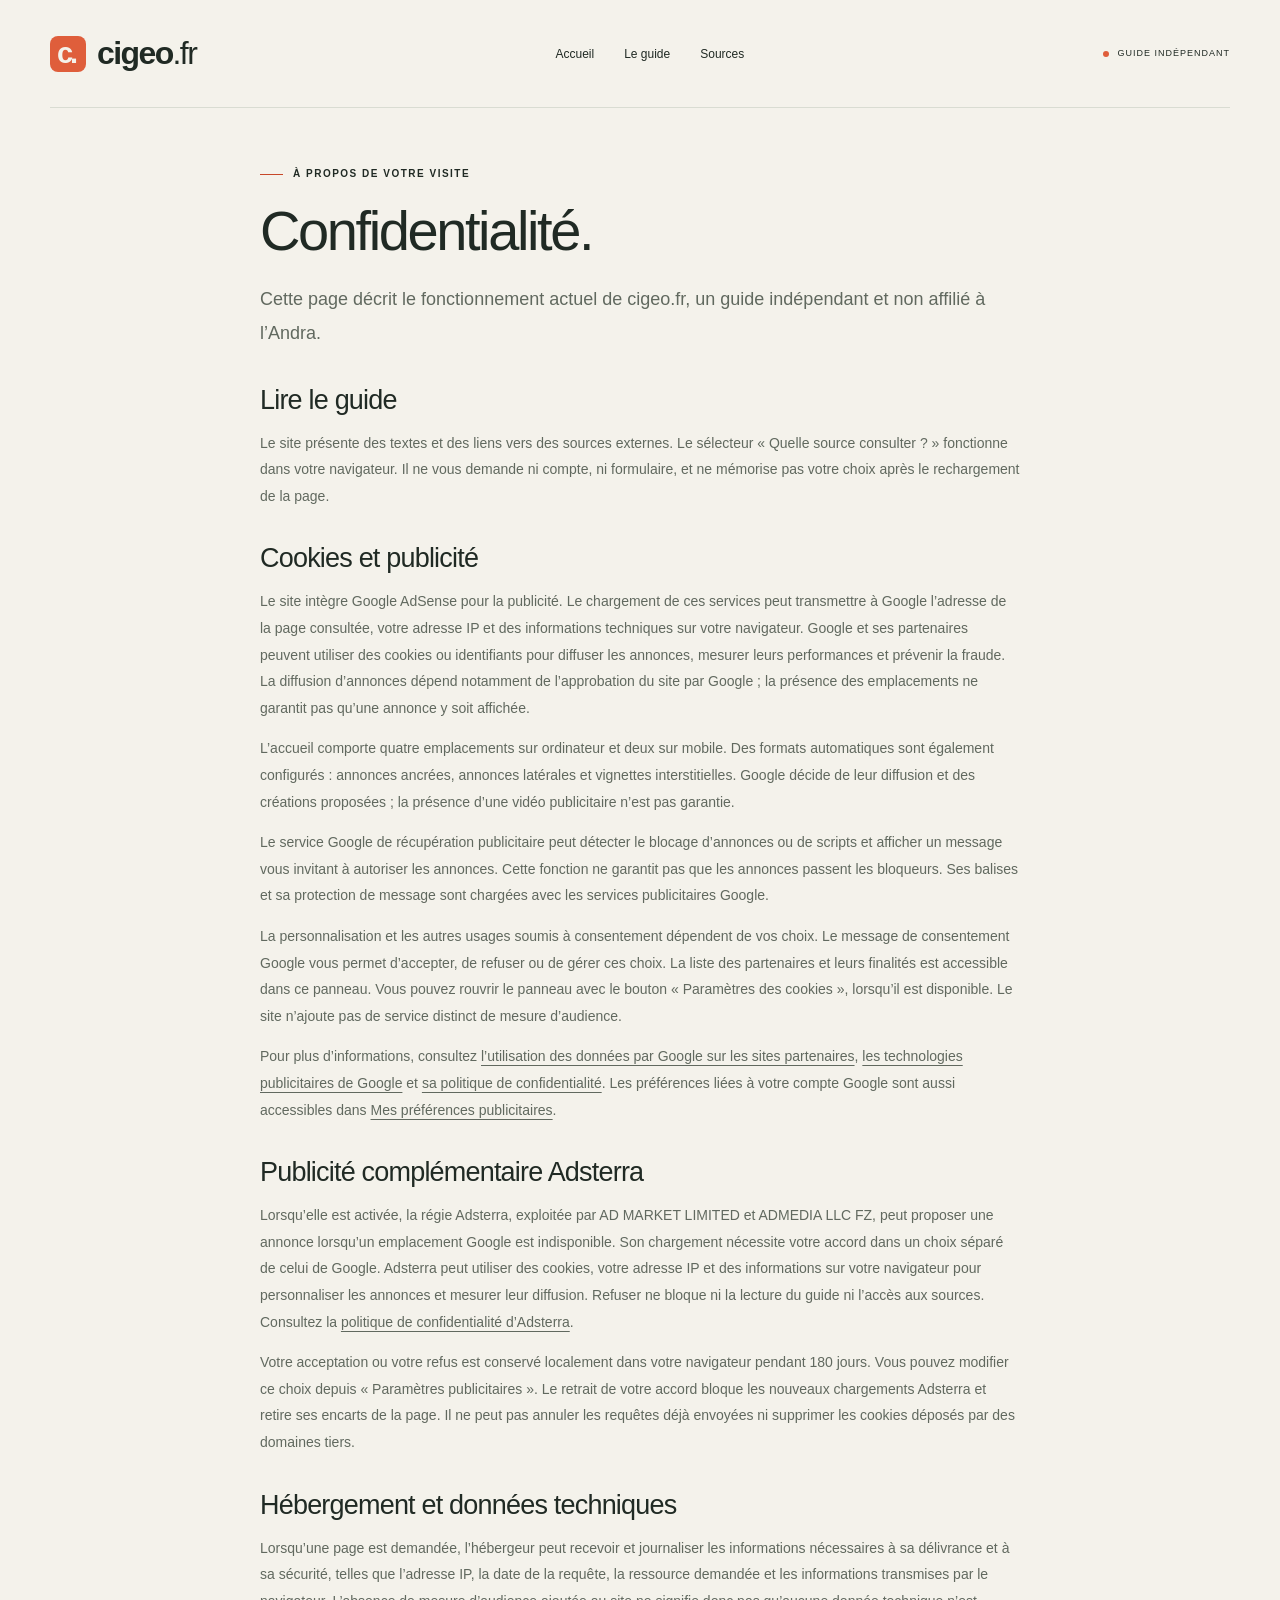
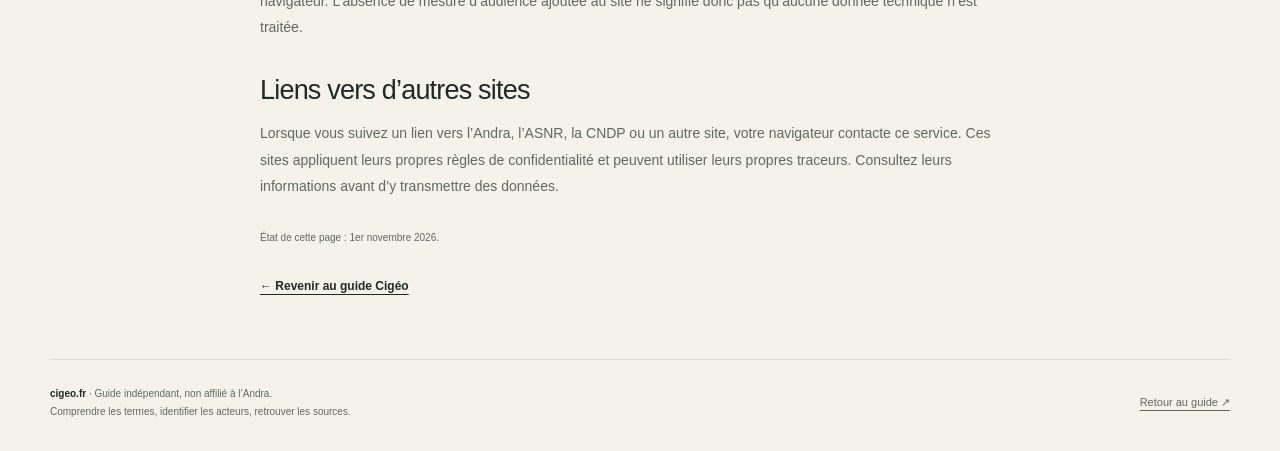
==== commit db4e43f1: "Add approved Adsterra native fallback with separate consent" ====
--- a/confidentialite.html
+++ b/confidentialite.html
@@ -10,6 +10,7 @@
   <title>Confidentialité — cigeo.fr</title>
   <link rel="icon" href="./favicon.svg" type="image/svg+xml">
   <link rel="stylesheet" href="./styles.css">
+  <link rel="stylesheet" href="./ad-consent.css">
 </head>
 <body>
   <a class="skip-link" href="#contenu">Aller au contenu</a>
@@ -31,6 +32,9 @@
     <p>La personnalisation et les autres usages soumis à consentement dépendent de vos choix. Le message de consentement Google vous permet d’accepter, de refuser ou de gérer ces choix. La liste des partenaires et leurs finalités est accessible dans ce panneau. Vous pouvez rouvrir le panneau avec le bouton « Paramètres des cookies », lorsqu’il est disponible. Le site n’ajoute pas de service distinct de mesure d’audience.</p>
     <button class="privacy-settings" type="button" data-privacy-settings hidden>Paramètres des cookies</button>
     <p>Pour plus d’informations, consultez <a href="https://policies.google.com/technologies/partner-sites?hl=fr">l’utilisation des données par Google sur les sites partenaires</a>, <a href="https://policies.google.com/technologies/ads?hl=fr">les technologies publicitaires de Google</a> et <a href="https://policies.google.com/privacy?hl=fr">sa politique de confidentialité</a>. Les préférences liées à votre compte Google sont aussi accessibles dans <a href="https://myadcenter.google.com/">Mes préférences publicitaires</a>.</p>
+    <h2>Publicité complémentaire Adsterra</h2>
+    <p>Lorsqu’elle est activée, la régie Adsterra, exploitée par AD MARKET LIMITED et ADMEDIA LLC FZ, peut proposer une annonce lorsqu’un emplacement Google est indisponible. Son chargement nécessite votre accord dans un choix séparé de celui de Google. Adsterra peut utiliser des cookies, votre adresse IP et des informations sur votre navigateur pour personnaliser les annonces et mesurer leur diffusion. Refuser ne bloque ni la lecture du guide ni l’accès aux sources. Consultez la <a href="https://adsterra.com/privacy-policy-managed/">politique de confidentialité d’Adsterra</a>.</p>
+    <p>Votre acceptation ou votre refus est conservé localement dans votre navigateur pendant 180 jours. Vous pouvez modifier ce choix depuis « Paramètres publicitaires ». Le retrait de votre accord bloque les nouveaux chargements Adsterra et retire ses encarts de la page. Il ne peut pas annuler les requêtes déjà envoyées ni supprimer les cookies déposés par des domaines tiers.</p>
     <h2>Hébergement et données techniques</h2>
     <p>Lorsqu’une page est demandée, l’hébergeur peut recevoir et journaliser les informations nécessaires à sa délivrance et à sa sécurité, telles que l’adresse IP, la date de la requête, la ressource demandée et les informations transmises par le navigateur. L’absence de mesure d’audience ajoutée au site ne signifie donc pas qu’aucune donnée technique n’est traitée.</p>
     <h2>Liens vers d’autres sites</h2>
@@ -38,7 +42,7 @@
     <p class="privacy-date">État de cette page : 1er novembre 2026.</p>
     <a class="back-link" href="./">← Revenir au guide Cigéo</a>
   </main>
-  <footer class="footer shell"><p><strong>cigeo.fr</strong> · Guide indépendant, non affilié à l’Andra.<br>Comprendre les termes, identifier les acteurs, retrouver les sources.</p><a href="./">Retour au guide ↗</a></footer>
+  <footer class="footer shell"><p><strong>cigeo.fr</strong> · Guide indépendant, non affilié à l’Andra.<br>Comprendre les termes, identifier les acteurs, retrouver les sources.</p><a href="./">Retour au guide ↗</a><button type="button" data-secondary-privacy-settings hidden>Paramètres publicitaires</button></footer>
   <script type="module" src="./ads.js"></script>
 </body>
 </html>
--- a/styles.css
+++ b/styles.css
@@ -15,7 +15,7 @@
 @media(max-width:370px){.site-label{font-size:7px;gap:5px}.brand{font-size:26px}.brand-mark{width:29px;height:29px}.source-tabs button{font-size:9px;padding-inline:7px}.source-panel{grid-template-columns:1fr;gap:8px}.source-number{font-size:25px}.quick-facts>div{grid-template-columns:1fr;gap:8px}}
 @media(prefers-reduced-motion:reduce){html{scroll-behavior:auto}*{transition:none!important}}
 
-.ad-placeholder .adsbygoogle{width:100%;min-height:90px;margin-top:12px}.ad-placeholder:has(.adsbygoogle[data-ad-status="unfilled"]){display:none}.footer-links{display:flex;align-items:center;gap:18px;flex-wrap:wrap}.footer-links a,.footer-links button{font-size:10px}.footer-links button,.privacy-settings{border:0;background:none;color:inherit;text-decoration:underline;text-underline-offset:4px;padding:0}.privacy-settings{font-size:13px}.footer-links button{font:inherit}
+.ad-placeholder .adsbygoogle{width:100%;min-height:90px;margin-top:12px}.ad-placeholder:has(.adsbygoogle[data-ad-status="unfilled"]):not([data-fallback-ready="true"]){display:none}.footer-links{display:flex;align-items:center;gap:18px;flex-wrap:wrap}.footer-links a,.footer-links button{font-size:10px}.footer-links button,.privacy-settings{border:0;background:none;color:inherit;text-decoration:underline;text-underline-offset:4px;padding:0}.privacy-settings{font-size:13px}.footer-links button{font:inherit}
 
 /* Compact landing; long-form editorial remains available in guide.html. */
 .landing-page .shell{width:min(1360px,calc(100% - 48px))}
@@ -56,9 +56,19 @@
 .landing-page .ad-billboard-bottom{margin-top:20px;margin-bottom:18px}
 .landing-page .footer{font-size:9px;padding-block:17px 21px}
 .landing-page .footer-links{gap:15px}
-.landing-page .ad-placeholder:has(.adsbygoogle[data-ad-status="unfilled"]){display:none}
+.landing-page .ad-placeholder:has(.adsbygoogle[data-ad-status="unfilled"]):not([data-fallback-ready="true"]){display:none}
 @media(min-width:1351px){.landing-layout{grid-template-columns:250px minmax(0,1fr) 250px}}
 @media(max-width:1049px){.landing-layout{display:block;max-width:760px}.landing-page .ad-sidebar{display:none}.landing-core{padding-inline:0}.landing-core h1{font-size:43px}.landing-overview{grid-template-columns:minmax(0,1fr) minmax(0,1.3fr)}.landing-overview .geology{max-width:300px}.landing-facts p{font-size:12px}.landing-facts h2{font-size:14px}.landing-source-links{font-size:11px}}
 @media(max-width:700px){.landing-page .shell{width:calc(100% - 32px)}.landing-page .masthead{min-height:65px;padding-block:0;flex-wrap:nowrap}.landing-page .masthead nav{order:0;width:auto;margin:0}.landing-page .masthead nav a{padding:8px 0;font-size:10px}.landing-page .site-label{font-size:7px;letter-spacing:.3px;margin-left:0}.landing-core{padding-top:4px}.landing-core h1{font-size:40px;letter-spacing:-1.7px;margin-block:12px}.landing-core .eyebrow{font-size:8px}.landing-lead{font-size:13px;margin-bottom:16px}.landing-overview{grid-template-columns:minmax(0,.9fr) minmax(0,1.1fr);gap:17px;margin-top:22px;align-items:start}.landing-overview .geology{margin-top:4px}.landing-overview .geology svg{max-height:none}.landing-overview .geology figcaption{font-size:8px;margin:8px 10px 11px}.landing-facts{gap:11px}.landing-facts article{grid-template-columns:1fr;gap:0;padding-top:10px}.landing-fact-number{display:none}.landing-facts h2{font-size:11px;line-height:1.5;margin-bottom:4px}.landing-facts p{font-size:10px;line-height:1.75}.landing-sources{margin-top:20px;padding-top:16px}.landing-sources h2{font-size:14px}.landing-source-links{gap:9px 14px;font-size:10px}.landing-sources p{font-size:10px;margin:10px 0}.landing-guide-link{font-size:10px;gap:11px}.landing-page .ad-billboard.shell{width:100%;margin-top:10px;margin-bottom:16px}.landing-page .ad-billboard-bottom{margin-top:22px}.landing-page .footer{gap:12px;padding-block:17px 20px}.landing-page .footer-links{gap:14px}}
 @media(max-width:600px){.landing-page .masthead nav{display:none}.landing-page .site-label{margin-left:auto}}
 @media(max-width:370px){.landing-page .brand{font-size:26px}.landing-core h1{font-size:36px}.landing-overview{grid-template-columns:1fr;gap:19px}.landing-overview .geology{max-width:250px;justify-self:center}.landing-facts{grid-template-columns:1fr;gap:12px}.landing-facts article{grid-template-columns:18px minmax(0,1fr);gap:11px}.landing-fact-number{display:block}.landing-facts h2{font-size:12px}.landing-facts p{font-size:11px}}
+
+/* The secondary container shares only an empty Google area; Google stays visible. */
+.ad-placeholder[data-fallback-ready="true"]{display:grid;grid-template-columns:minmax(0,1fr);justify-items:center;align-items:start}
+.ad-placeholder[data-fallback-ready="true"]>span{grid-column:1;grid-row:1}
+.ad-placeholder[data-fallback-ready="true"]>.adsbygoogle,.ad-placeholder[data-fallback-ready="true"]>.ad-secondary-native{grid-column:1;grid-row:2}
+.ad-secondary-native{position:relative;margin-top:12px;text-align:left}
+.ad-secondary-native[hidden]{display:none!important}
+.landing-page .ad-secondary-native{margin-top:0}
+.footer>[data-secondary-privacy-settings]{border:0;background:none;padding:0;color:inherit;font:inherit;text-decoration:underline;text-underline-offset:4px}
+@media(max-width:1049px){.landing-page .ad-sidebar[data-fallback-ready="true"]{display:none}}
--- a/ad-consent.css
+++ b/ad-consent.css
@@ -0,0 +1,45 @@
+.secondary-ad-consent {
+  box-sizing: border-box;
+  width: min(560px, calc(100% - 32px));
+  max-height: calc(100vh - 32px);
+  max-height: calc(100dvh - 32px);
+  margin: auto;
+  padding: 0;
+  overflow-y: auto;
+  border: 1px solid #d9dcd2;
+  border-radius: 6px;
+  background: #f4f2eb;
+  color: #202a24;
+  font: 15px/1.6 Arial, Helvetica, sans-serif;
+  box-shadow: 0 12px 50px #0004;
+}
+.secondary-ad-consent::backdrop { background: #17251de0; }
+.secondary-ad-consent__panel { padding: clamp(20px, 5vw, 32px); }
+.secondary-ad-consent h2 {
+  margin: 0 0 18px;
+  font-size: 24px;
+  line-height: 1.25;
+  font-weight: 600;
+  letter-spacing: -.4px;
+}
+.secondary-ad-consent p { margin: 0 0 16px; line-height: 1.65; }
+.secondary-ad-consent__detail { color: #4b554b; font-size: 14px; }
+.secondary-ad-consent__links { display: flex; flex-wrap: wrap; gap: 8px 20px; font-size: 13px; }
+.secondary-ad-consent a { color: #203d31; text-decoration: underline; text-underline-offset: 3px; }
+.secondary-ad-consent__actions { display: grid; grid-template-columns: 1fr 1fr; gap: 12px; margin-top: 24px; }
+.secondary-ad-consent__actions button {
+  min-width: 0;
+  min-height: 46px;
+  padding: 10px 16px;
+  border: 1px solid #203d31;
+  border-radius: 3px;
+  background: #203d31;
+  color: #fff;
+  font: 700 15px/1.5 Arial, Helvetica, sans-serif;
+  cursor: pointer;
+}
+.secondary-ad-consent__actions button:hover { background: #2e5341; }
+.secondary-ad-consent :is(a, button):focus-visible { outline: 3px solid #c74829; outline-offset: 4px; }
+@media (max-width: 340px) {
+  .secondary-ad-consent__actions { grid-template-columns: 1fr; }
+}
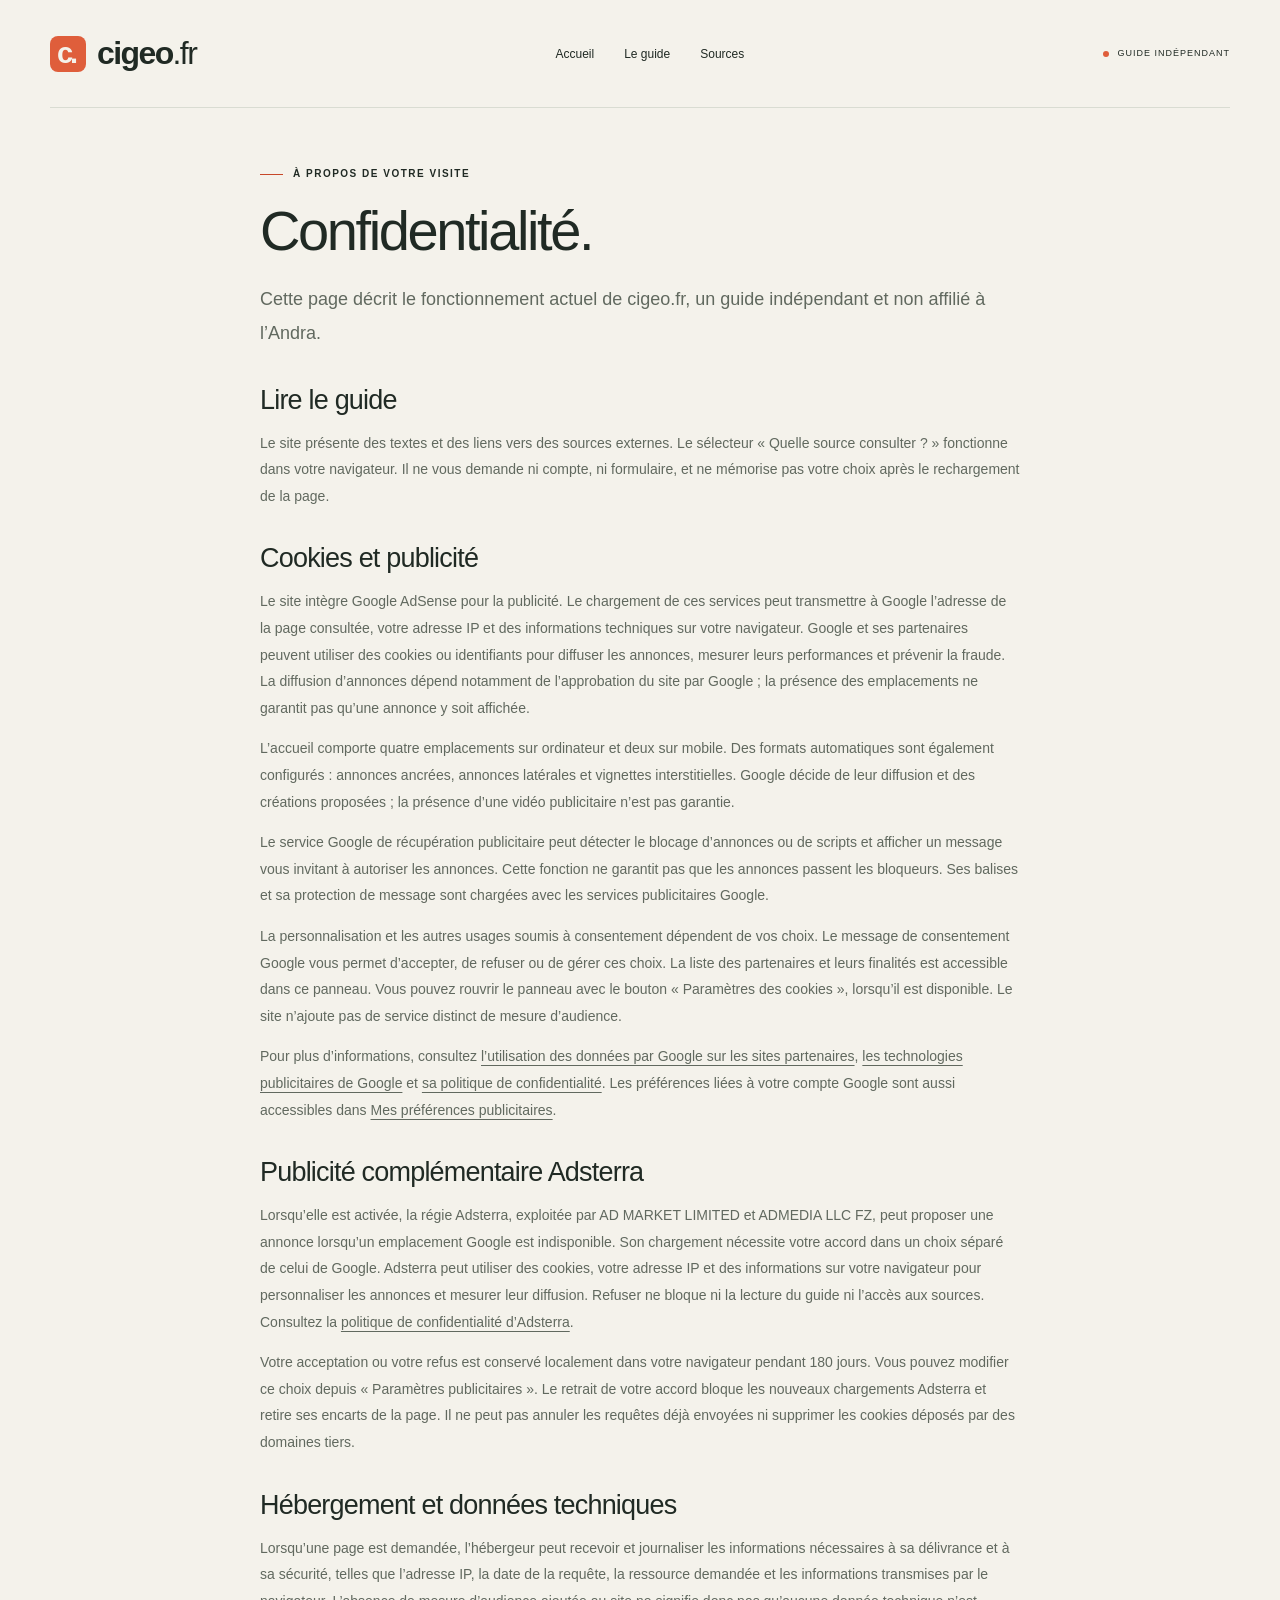
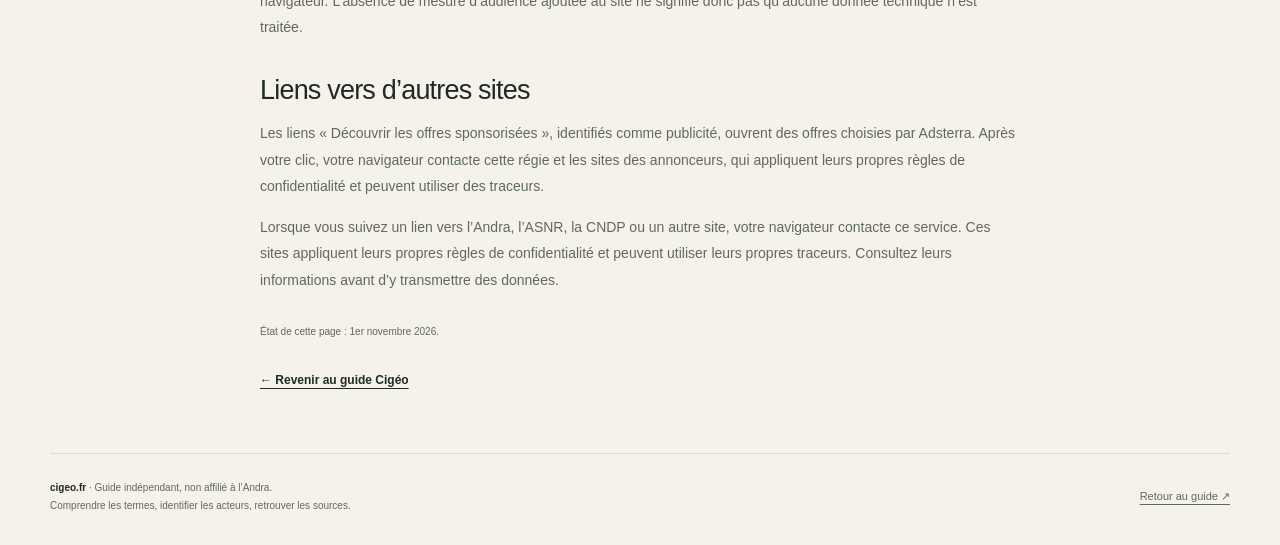
==== commit c23f106b: "Fill side and bottom ad placements and add labeled sponsored links" ====
--- a/confidentialite.html
+++ b/confidentialite.html
@@ -38,6 +38,7 @@
     <h2>Hébergement et données techniques</h2>
     <p>Lorsqu’une page est demandée, l’hébergeur peut recevoir et journaliser les informations nécessaires à sa délivrance et à sa sécurité, telles que l’adresse IP, la date de la requête, la ressource demandée et les informations transmises par le navigateur. L’absence de mesure d’audience ajoutée au site ne signifie donc pas qu’aucune donnée technique n’est traitée.</p>
     <h2>Liens vers d’autres sites</h2>
+    <p>Les liens « Découvrir les offres sponsorisées », identifiés comme publicité, ouvrent des offres choisies par Adsterra. Après votre clic, votre navigateur contacte cette régie et les sites des annonceurs, qui appliquent leurs propres règles de confidentialité et peuvent utiliser des traceurs.</p>
     <p>Lorsque vous suivez un lien vers l’Andra, l’ASNR, la CNDP ou un autre site, votre navigateur contacte ce service. Ces sites appliquent leurs propres règles de confidentialité et peuvent utiliser leurs propres traceurs. Consultez leurs informations avant d’y transmettre des données.</p>
     <p class="privacy-date">État de cette page : 1er novembre 2026.</p>
     <a class="back-link" href="./">← Revenir au guide Cigéo</a>
--- a/styles.css
+++ b/styles.css
@@ -57,7 +57,7 @@
 .landing-page .footer{font-size:9px;padding-block:17px 21px}
 .landing-page .footer-links{gap:15px}
 .landing-page .ad-placeholder:has(.adsbygoogle[data-ad-status="unfilled"]):not([data-fallback-ready="true"]){display:none}
-@media(min-width:1351px){.landing-layout{grid-template-columns:250px minmax(0,1fr) 250px}}
+@media(min-width:1250px){.landing-layout{grid-template-columns:300px minmax(0,1fr) 160px}}
 @media(max-width:1049px){.landing-layout{display:block;max-width:760px}.landing-page .ad-sidebar{display:none}.landing-core{padding-inline:0}.landing-core h1{font-size:43px}.landing-overview{grid-template-columns:minmax(0,1fr) minmax(0,1.3fr)}.landing-overview .geology{max-width:300px}.landing-facts p{font-size:12px}.landing-facts h2{font-size:14px}.landing-source-links{font-size:11px}}
 @media(max-width:700px){.landing-page .shell{width:calc(100% - 32px)}.landing-page .masthead{min-height:65px;padding-block:0;flex-wrap:nowrap}.landing-page .masthead nav{order:0;width:auto;margin:0}.landing-page .masthead nav a{padding:8px 0;font-size:10px}.landing-page .site-label{font-size:7px;letter-spacing:.3px;margin-left:0}.landing-core{padding-top:4px}.landing-core h1{font-size:40px;letter-spacing:-1.7px;margin-block:12px}.landing-core .eyebrow{font-size:8px}.landing-lead{font-size:13px;margin-bottom:16px}.landing-overview{grid-template-columns:minmax(0,.9fr) minmax(0,1.1fr);gap:17px;margin-top:22px;align-items:start}.landing-overview .geology{margin-top:4px}.landing-overview .geology svg{max-height:none}.landing-overview .geology figcaption{font-size:8px;margin:8px 10px 11px}.landing-facts{gap:11px}.landing-facts article{grid-template-columns:1fr;gap:0;padding-top:10px}.landing-fact-number{display:none}.landing-facts h2{font-size:11px;line-height:1.5;margin-bottom:4px}.landing-facts p{font-size:10px;line-height:1.75}.landing-sources{margin-top:20px;padding-top:16px}.landing-sources h2{font-size:14px}.landing-source-links{gap:9px 14px;font-size:10px}.landing-sources p{font-size:10px;margin:10px 0}.landing-guide-link{font-size:10px;gap:11px}.landing-page .ad-billboard.shell{width:100%;margin-top:10px;margin-bottom:16px}.landing-page .ad-billboard-bottom{margin-top:22px}.landing-page .footer{gap:12px;padding-block:17px 20px}.landing-page .footer-links{gap:14px}}
 @media(max-width:600px){.landing-page .masthead nav{display:none}.landing-page .site-label{margin-left:auto}}
@@ -71,4 +71,8 @@
 .ad-secondary-native[hidden]{display:none!important}
 .landing-page .ad-secondary-native{margin-top:0}
 .footer>[data-secondary-privacy-settings]{border:0;background:none;padding:0;color:inherit;font:inherit;text-decoration:underline;text-underline-offset:4px}
+.guide-page .ad-placeholder[data-fallback-ready="true"]{padding-inline:0}
+.sponsored-link-row{display:flex;align-items:center;gap:12px;flex-wrap:wrap;margin-block:15px;padding-block:10px;border-top:1px dashed var(--line);border-bottom:1px dashed var(--line);font-size:11px;line-height:1.8}
+.sponsored-link-row>span{font-size:8px;letter-spacing:1.1px;text-transform:uppercase;color:var(--muted)}
+.sponsored-link-row>a{font-weight:600;text-underline-offset:3px;padding-block:5px}
 @media(max-width:1049px){.landing-page .ad-sidebar[data-fallback-ready="true"]{display:none}}
